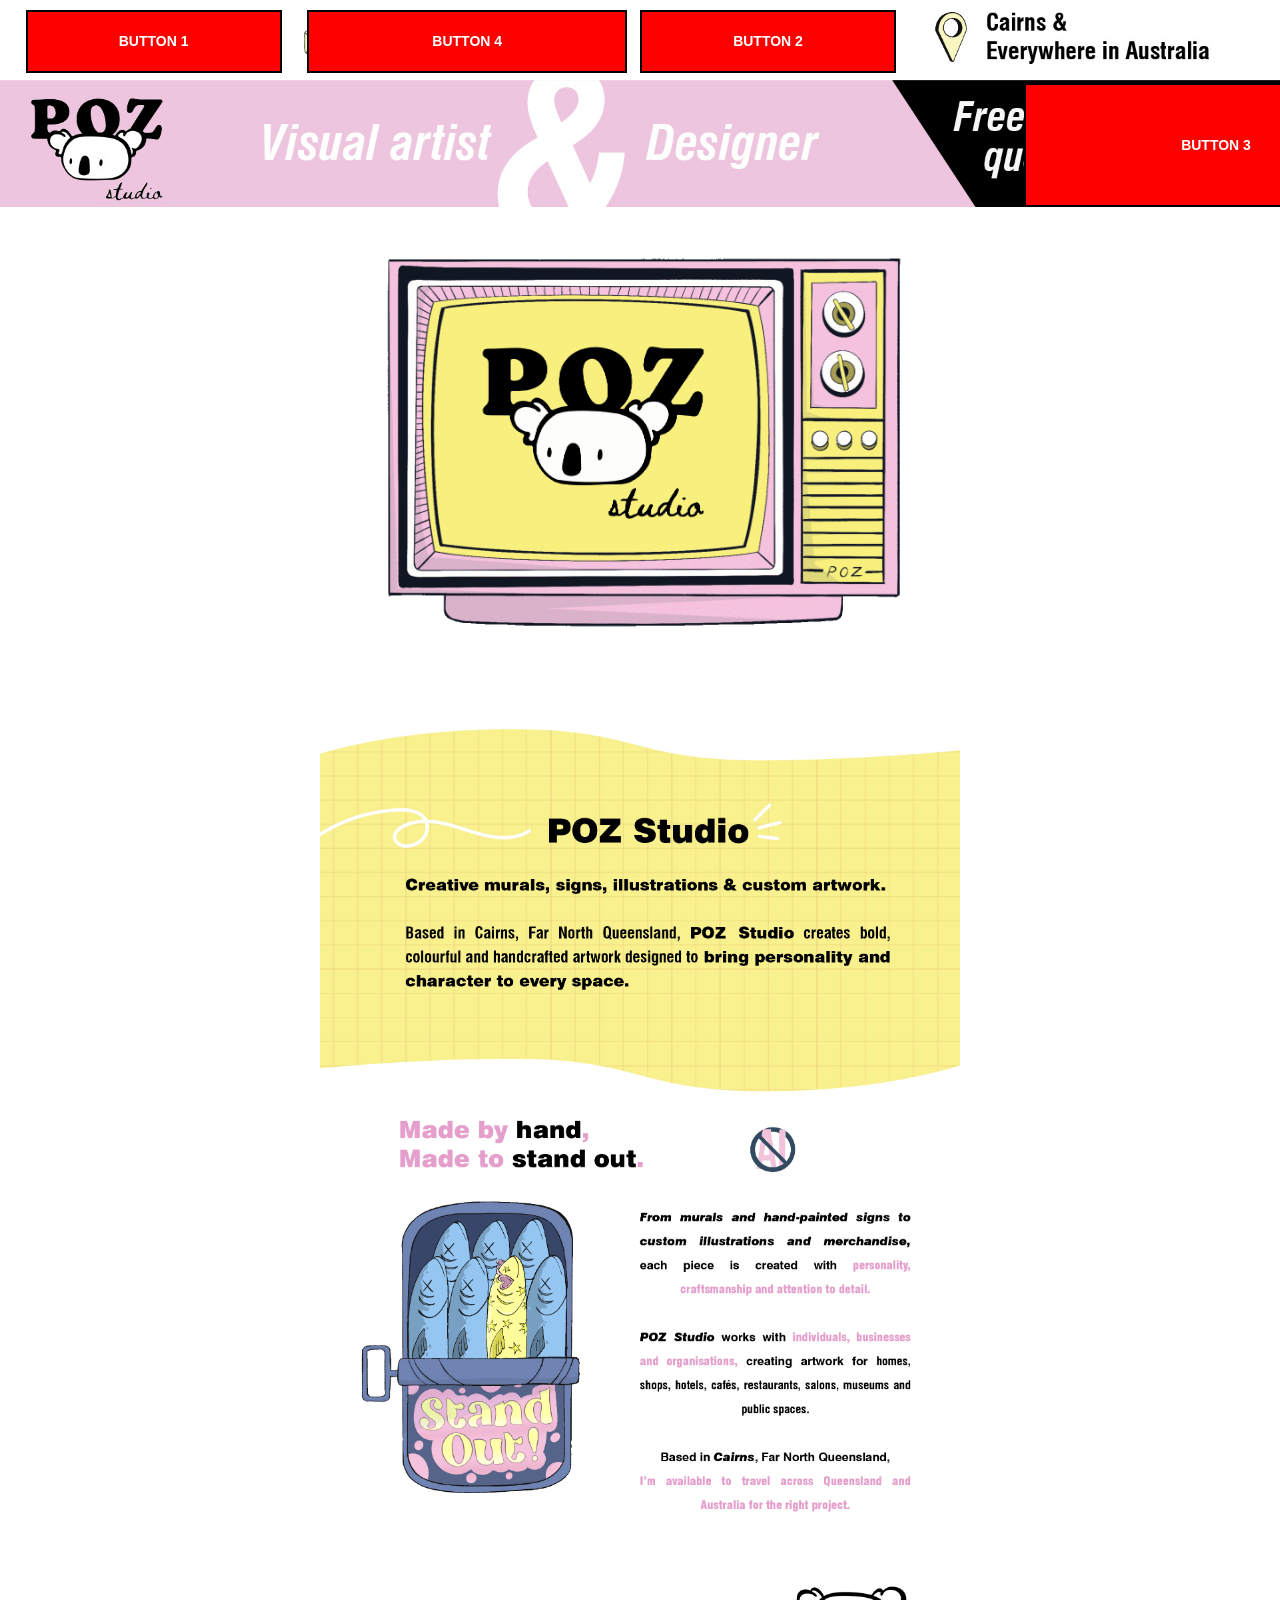
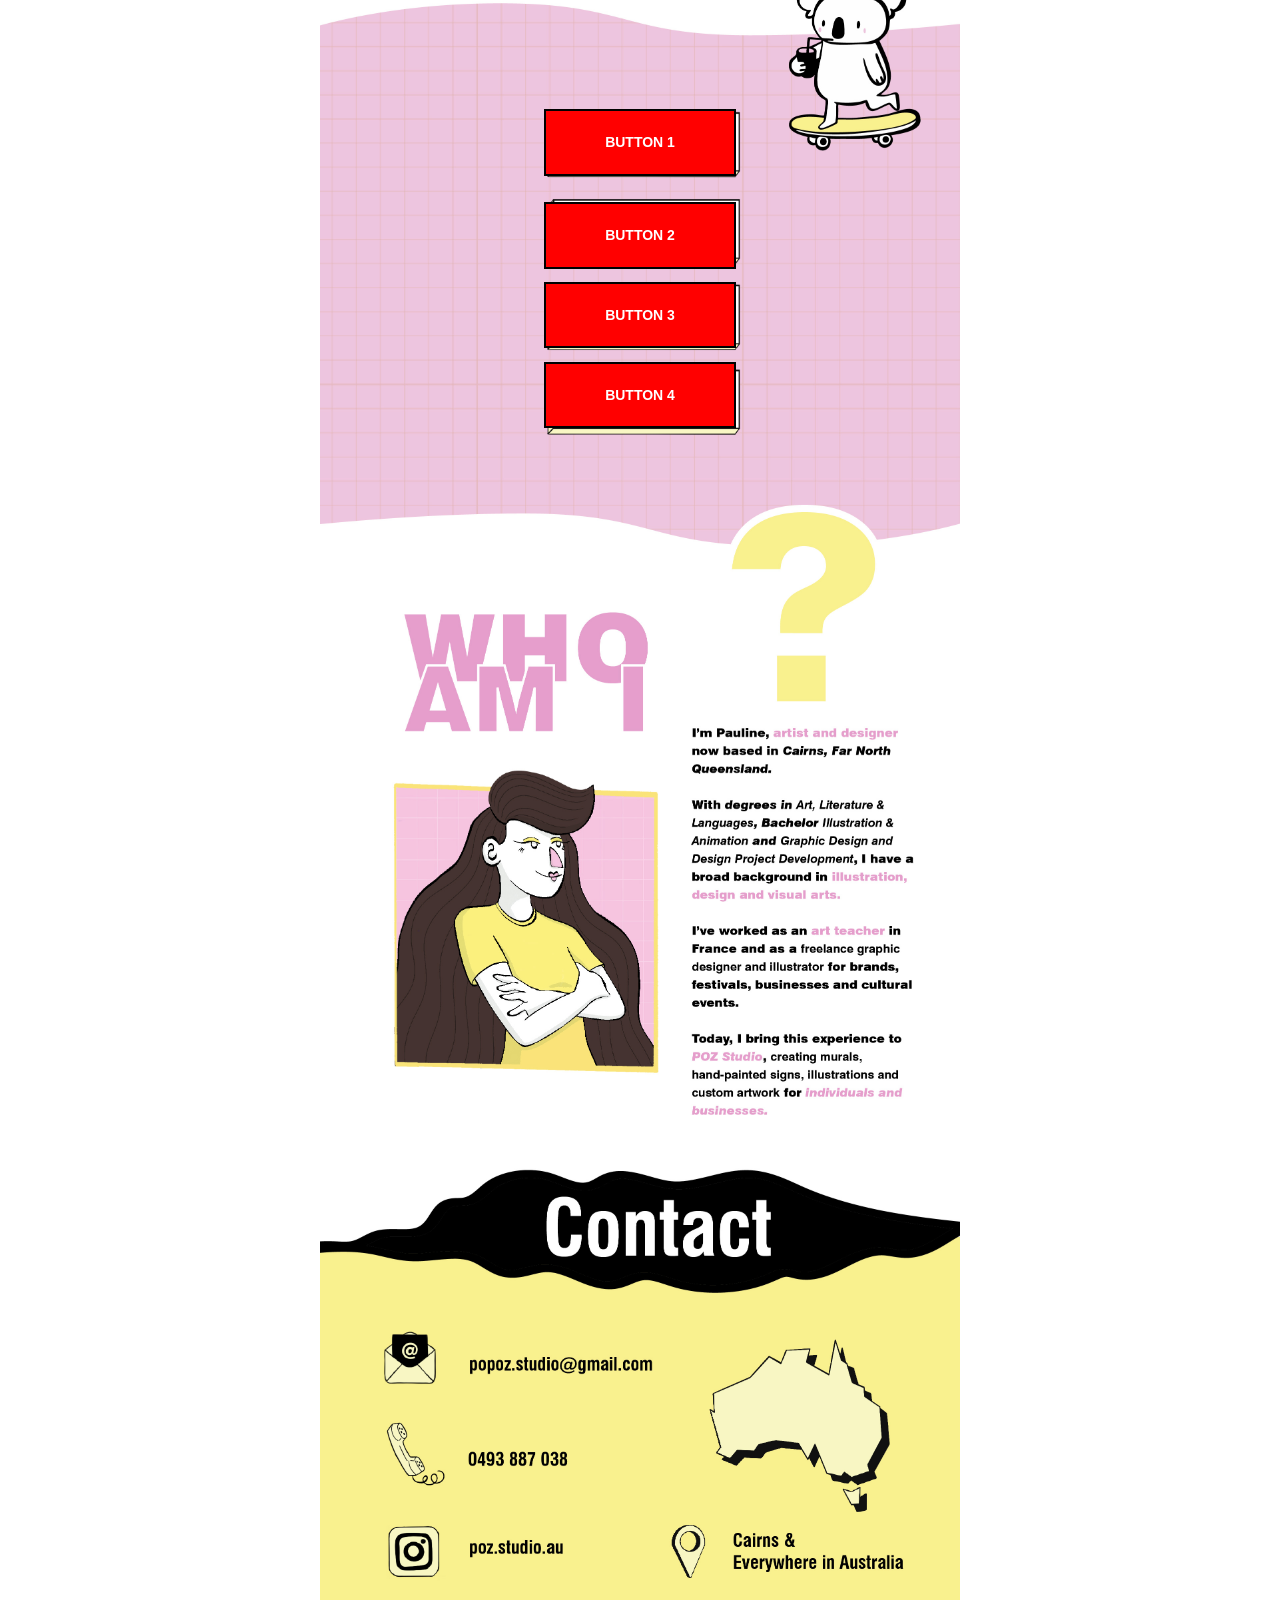
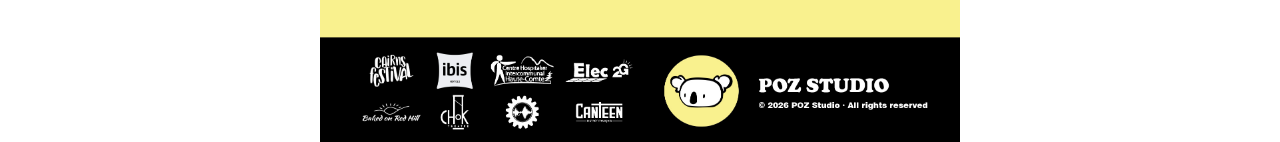
==== index.html @ 18de414c "Add files via upload" ====
<!DOCTYPE html>
<html lang="fr">
<head>
    <meta charset="UTF-8">
    <meta name="viewport" content="width=device-width, initial-scale=1.0">

    <title>Mon Site</title>

    <link rel="stylesheet" href="style.css">
</head>

<body>

    <!-- =========================
         HEADER
         ========================= -->

    <header class="site-header">

        <img src="header.png" alt="Header">

        <!-- BOUTONS DU HEADER -->

        <a href="tel:+61493887038" class="hotspot header-button-1">
            BUTTON 1
        </a>

        <a href="https://www.instagram.com/poz.studio.au/" class="hotspot header-button-2">
            BUTTON 2
        </a>

        <a href="#" class="hotspot header-button-3">
            BUTTON 3
        </a>

        <a href="mailto:popoz.studio@gmail.com?subject=Quote%20Request&body=Hi%20Pauline%2C%0A%0AI%20would%20like%20to%20request%20a%20quote.%0A%0AProject%20type%3A%20%0A%0AProject%20details%3A%20%0A%0ASize%20%2F%20quantity%3A%20%0A%0APreferred%20date%3A%20%0A%0AAdditional%20information%3A%20%0A%0AThank%20you!" class="hotspot header-button-4">
            BUTTON 4
        </a>

    </header>


    <!-- =========================
         GIF
         ========================= -->

    <div class="body-container gif-container">

        <img
            src="mon-gif.gif"
            alt="Animation"
            class="gif-image"
        >

    </div>


    <!-- =========================
         CORPS DU SITE
         ========================= -->

    <main>

        <div class="body-container">

            <img
                src="body.png"
                alt="Body"
                class="body-image"
            >

            <!-- BOUTONS DU CORPS -->

            <a href="mural.html" class="hotspot body-button-1">
                BUTTON 1
            </a>

            <a href="#" class="hotspot body-button-2">
                BUTTON 2
            </a>

            <a href="#" class="hotspot body-button-3">
                BUTTON 3
            </a>

            <a href="#" class="hotspot body-button-4">
                BUTTON 4
            </a>

        </div>

    </main>

</body>
</html>
---- style.css ----
/* ========================================
   RESET
   ======================================== */

* {
    box-sizing: border-box;
}

html,
body {
    margin: 0;
    padding: 0;
}

body {
    background: white;
}


/* ========================================
   HEADER
   ======================================== */

.site-header {
    position: relative;
    width: 100%;
}

.site-header > img {
    display: block;
    width: 100%;
    height: auto;
}


/* ========================================
   CORPS DU SITE
   ======================================== */

.body-container {
    position: relative;

    width: 50%;
    max-width: 1920px;

    margin: 0 auto;
}

.body-image {
    display: block;

    width: 100%;
    height: auto;
}


/* ========================================
   GIF
   ======================================== */

.gif-container {
    position: relative;
}

.gif-image {
    display: block;

    width: 100%;
    height: auto;
}


/* ========================================
   BOUTONS
   ======================================== */

.hotspot {
    position: absolute;

    display: flex;
    align-items: center;
    justify-content: center;

    background: red;
    color: white;

    text-decoration: none;
    font-family: Arial, sans-serif;
    font-size: 14px;
    font-weight: bold;

    border: 2px solid black;

    cursor: pointer;

    z-index: 10;
}


/* ========================================
   BOUTONS DU HEADER
   ======================================== */

.header-button-1 {
    left: 2%;
    top: 5%;

    width: 20%;
    height: 30%;
}


.header-button-2 {
    left: 50%;
    top: 5%;

    width: 20%;
    height: 30%;
}


.header-button-3 {
    left: 80%;
    top: 40%;

    width: 30%;
    height: 60%;
}


.header-button-4 {
    left: 24%;
    top: 5%;

    width: 25%;
    height: 30%;
}


/* ========================================
   BOUTONS DU CORPS
   ======================================== */

.body-button-1 {
    left: 35%;
    top: 38.5%;

    width: 30%;
    height: 2.5%;
}


.body-button-2 {
    left: 35%;
    top: 42%;

    width: 30%;
    height: 2.5%;
}


.body-button-3 {
    left: 35%;
    top: 45%;

    width: 30%;
    height: 2.5%;
}


.body-button-4 {
    left: 35%;
    top: 48%;

    width: 30%;
    height: 2.5%;
}


/* ========================================
   MOBILE
   ======================================== */

@media (max-width: 768px) {

    .body-container {
        width: 100%;
    }

}
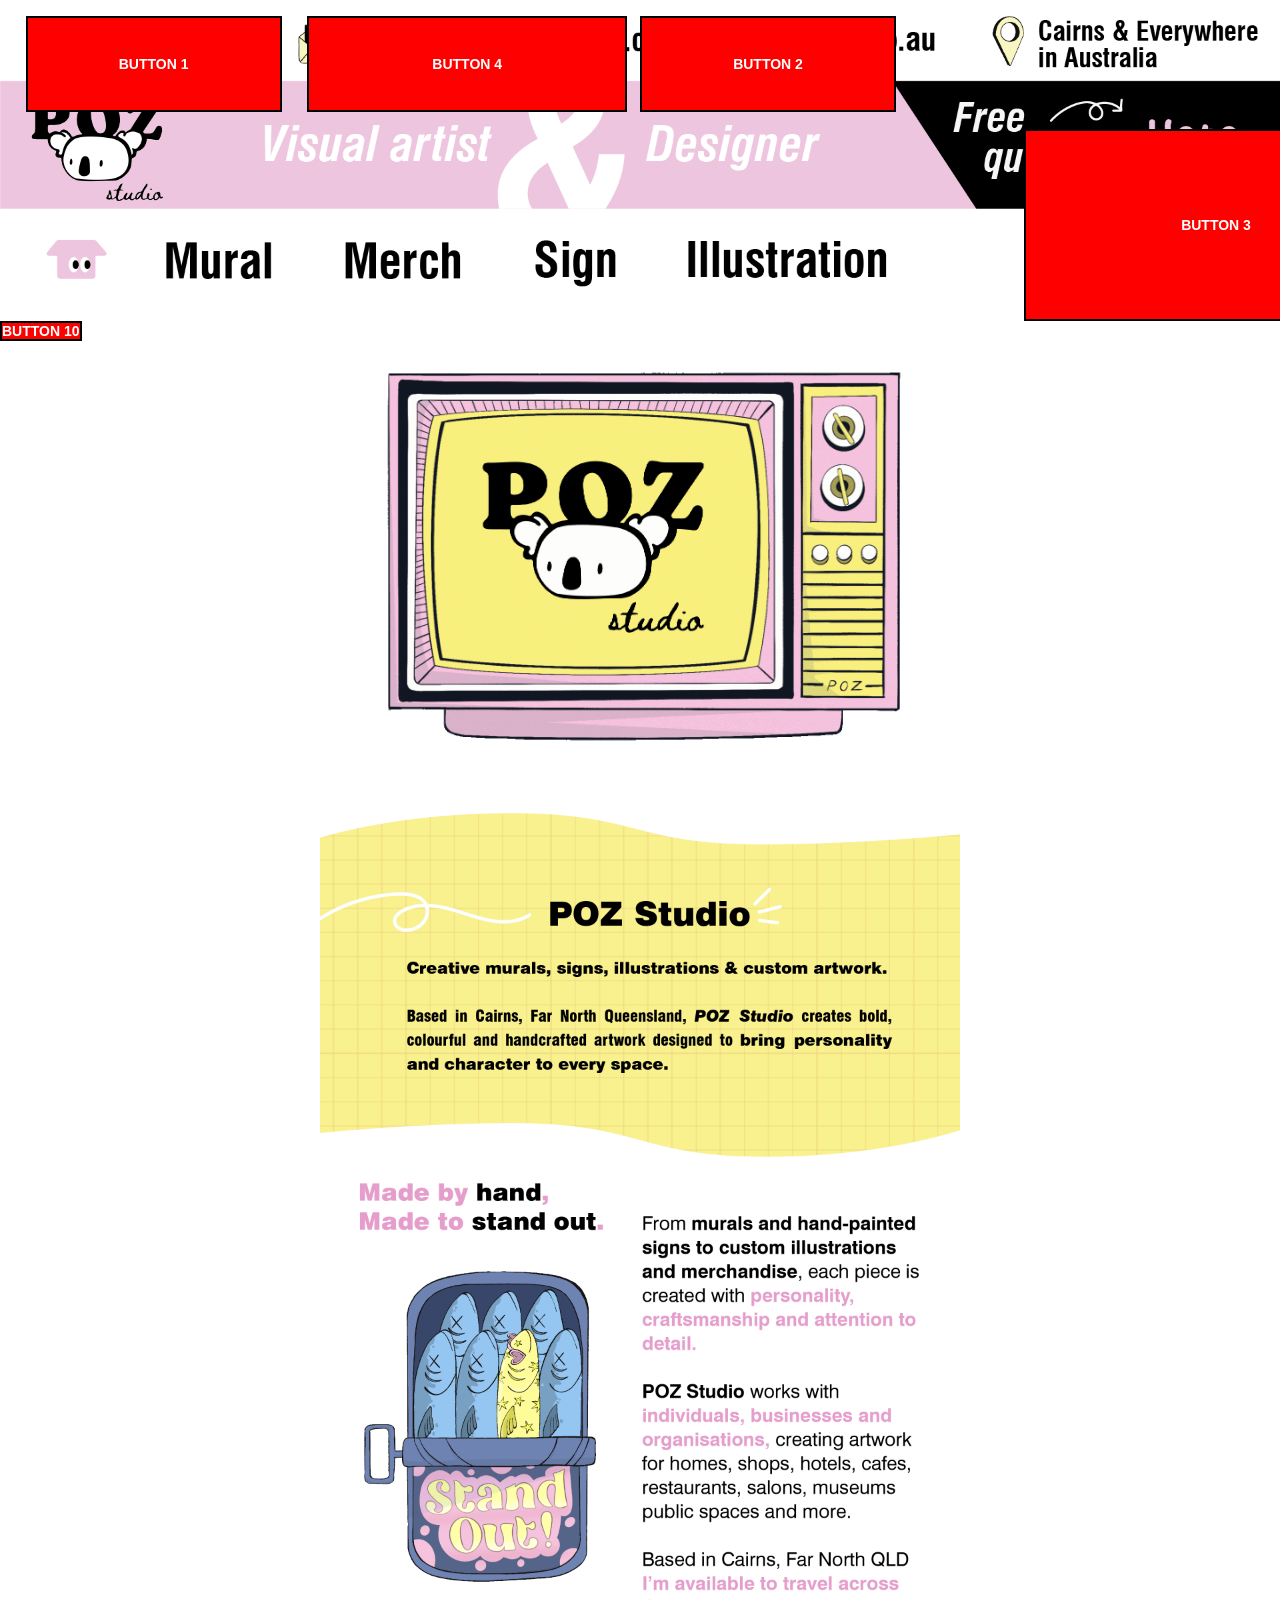
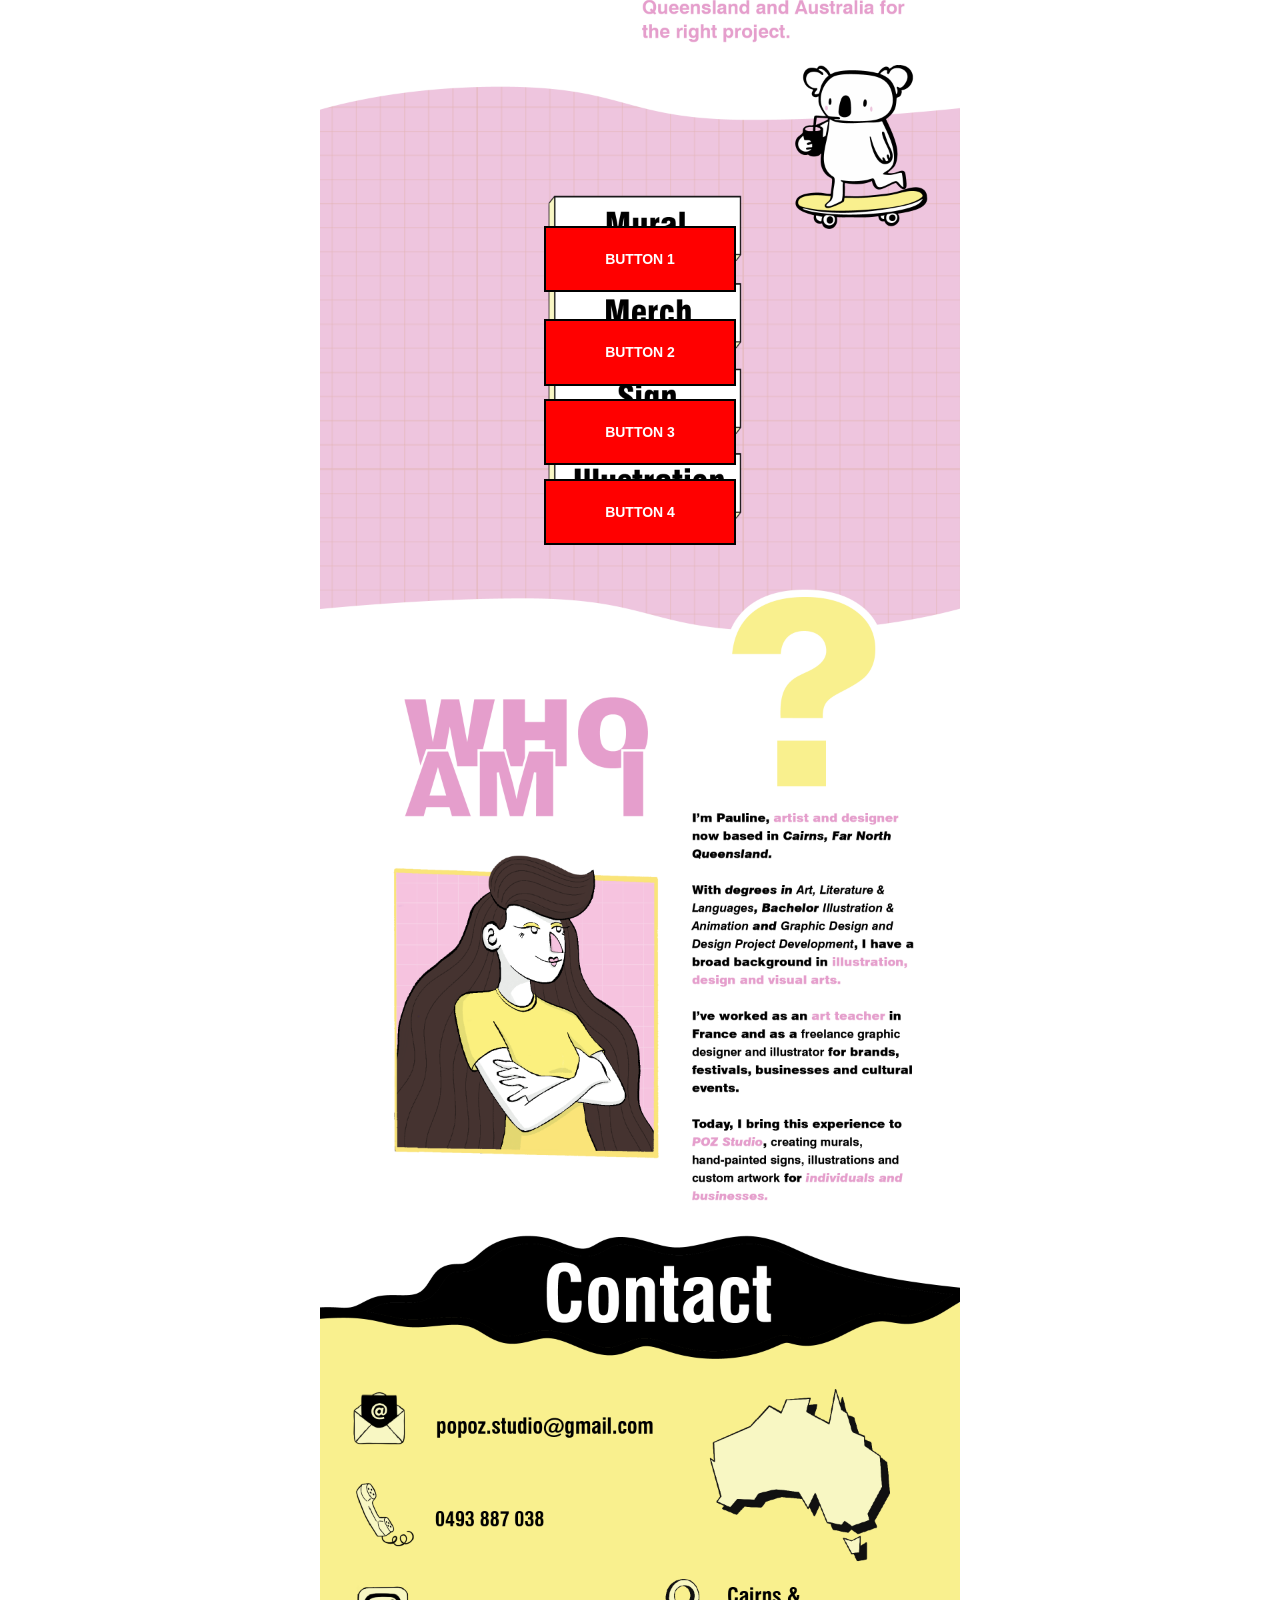
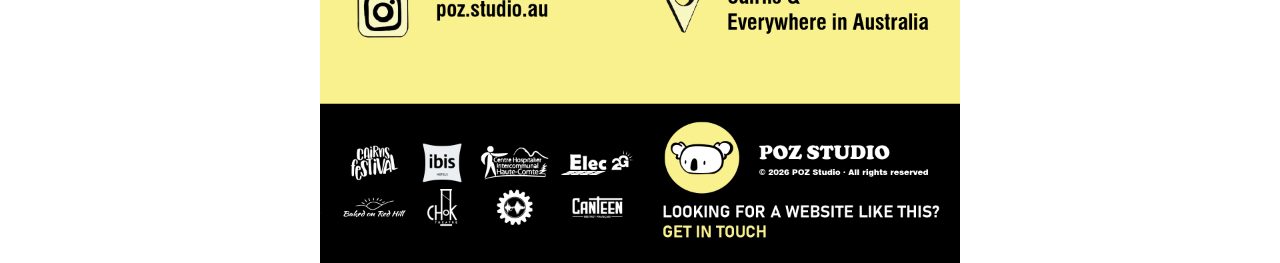
==== commit 48303faa: "Add files via upload" ====
--- a/index.html
+++ b/index.html
@@ -4,7 +4,9 @@
     <meta charset="UTF-8">
     <meta name="viewport" content="width=device-width, initial-scale=1.0">
 
-    <title>Mon Site</title>
+    <title>POZ Studio</title>
+
+    <link rel="icon" type="image/x-icon" href="favicon.ico">
 
     <link rel="stylesheet" href="style.css">
 </head>
@@ -17,7 +19,7 @@
 
     <header class="site-header">
 
-        <img src="header.png" alt="Header">
+        <img src="header-index.png" alt="Header">
 
         <!-- BOUTONS DU HEADER -->
 
@@ -29,13 +31,37 @@
             BUTTON 2
         </a>
 
-        <a href="#" class="hotspot header-button-3">
+        <a href="quote.html" class="hotspot header-button-3">
             BUTTON 3
         </a>
 
-        <a href="mailto:popoz.studio@gmail.com?subject=Quote%20Request&body=Hi%20Pauline%2C%0A%0AI%20would%20like%20to%20request%20a%20quote.%0A%0AProject%20type%3A%20%0A%0AProject%20details%3A%20%0A%0ASize%20%2F%20quantity%3A%20%0A%0APreferred%20date%3A%20%0A%0AAdditional%20information%3A%20%0A%0AThank%20you!" class="hotspot header-button-4">
+        <a href="mailto:popoz.studio@gmail.com?subject=Contact&body=Hi%20Pauline%21" class="hotspot header-button-4">
             BUTTON 4
         </a>
+
+        <a href="index.html" class="hotspot header-button-5">
+            BUTTON 5
+        </a>
+
+        <a href="mural.html" class="hotspot header-button-6">
+            BUTTON 6
+        </a>
+
+        <a href="merch.html" class="hotspot header-button-7">
+            BUTTON 7
+        </a>
+
+        <a href="sign.html" class="hotspot header-button-8">
+            BUTTON 8
+        </a>
+
+        <a href="illustration.html" class="hotspot header-button-9">
+            BUTTON 9
+        </a>
+
+<a href="index.html" class="hotspot header-button-10">
+    BUTTON 10
+</a>
 
     </header>
 
@@ -75,15 +101,15 @@
                 BUTTON 1
             </a>
 
-            <a href="#" class="hotspot body-button-2">
+            <a href="merch.html" class="hotspot body-button-2">
                 BUTTON 2
             </a>
 
-            <a href="#" class="hotspot body-button-3">
+            <a href="sign.html" class="hotspot body-button-3">
                 BUTTON 3
             </a>
 
-            <a href="#" class="hotspot body-button-4">
+            <a href="illustration.html" class="hotspot body-button-4">
                 BUTTON 4
             </a>
 
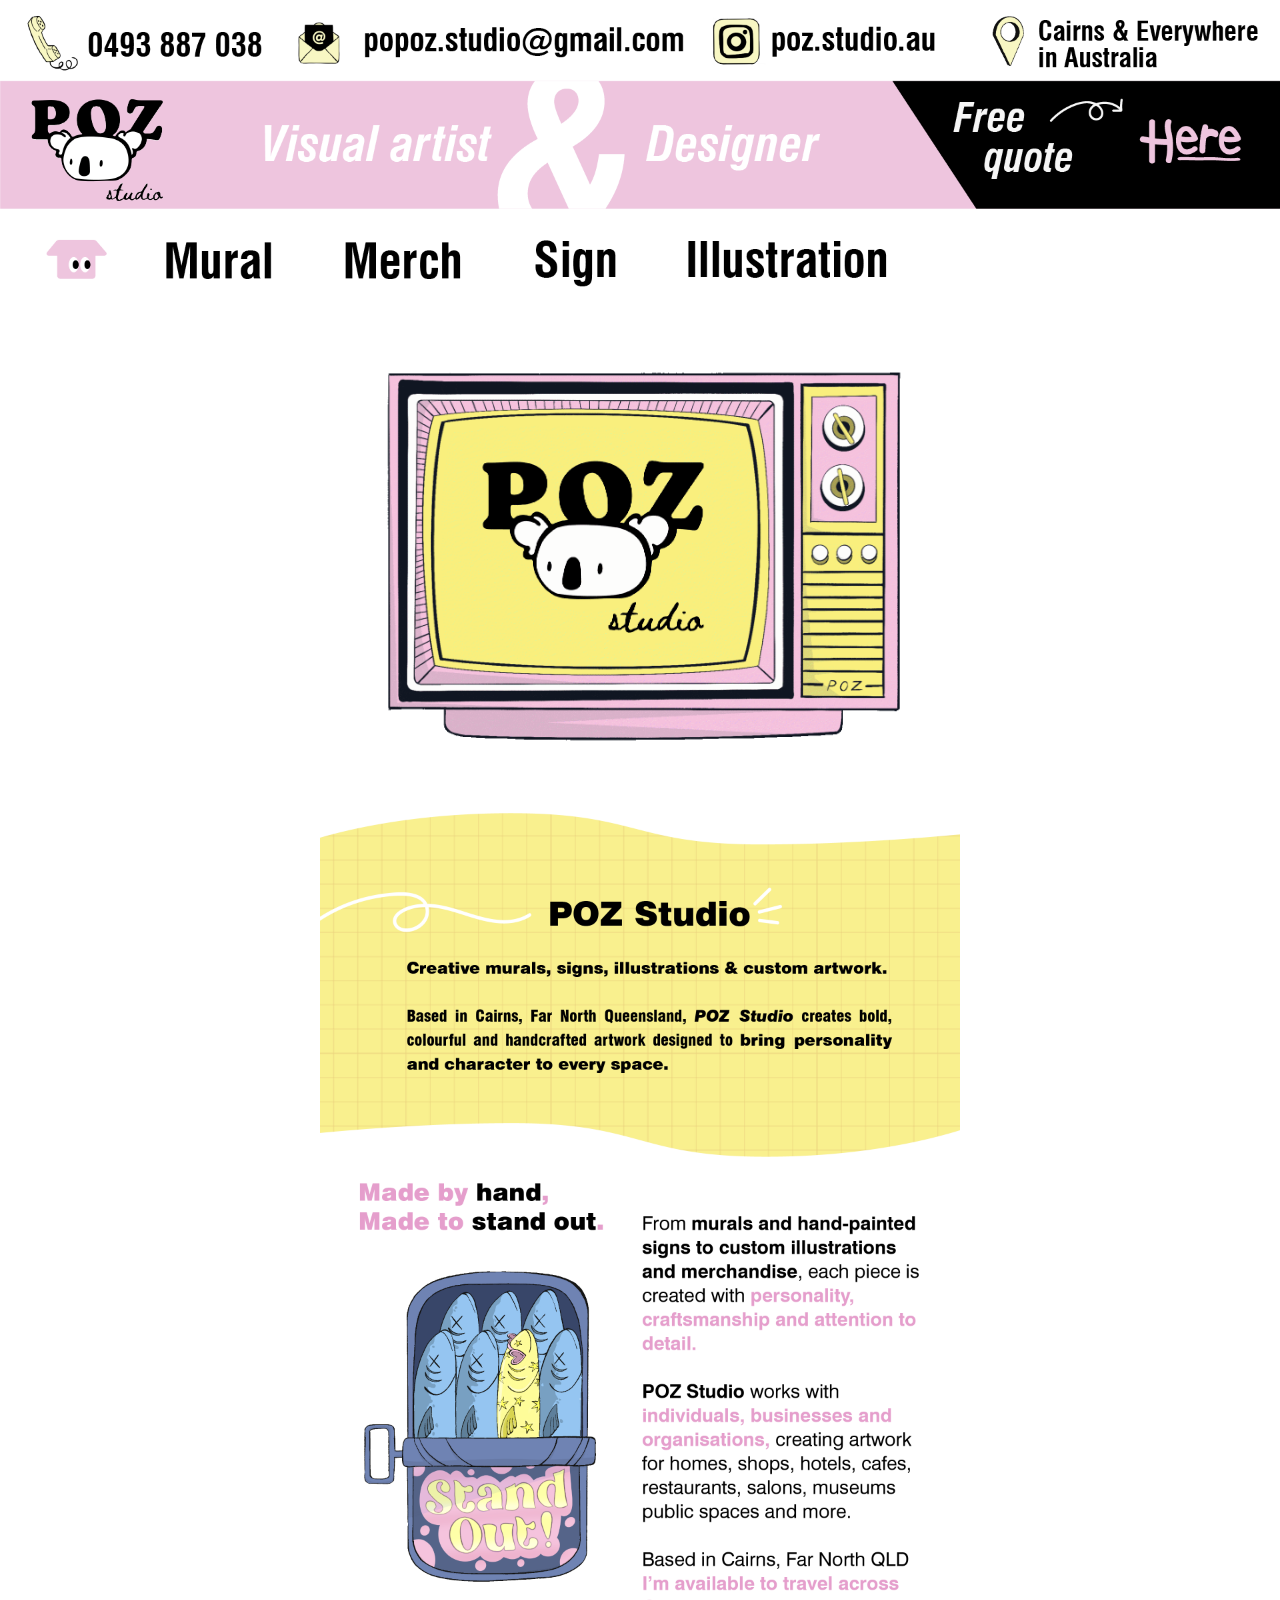
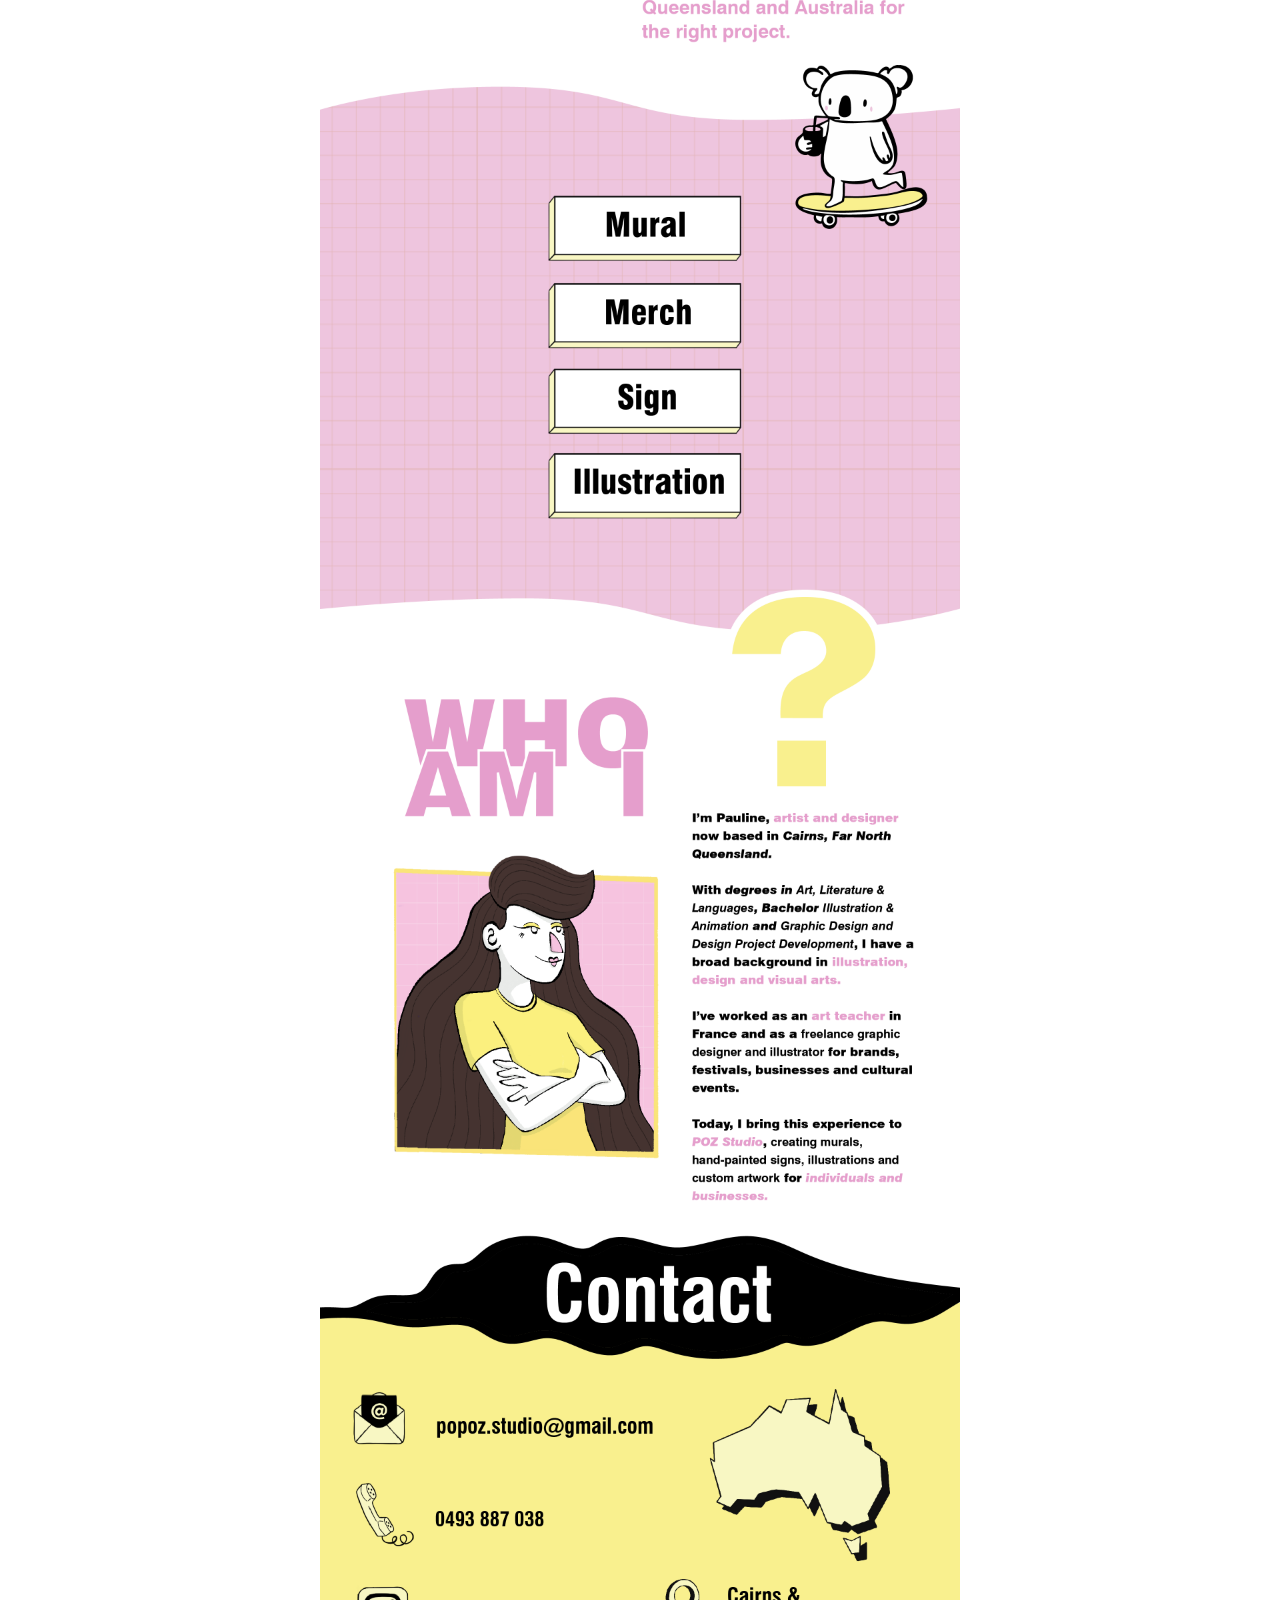
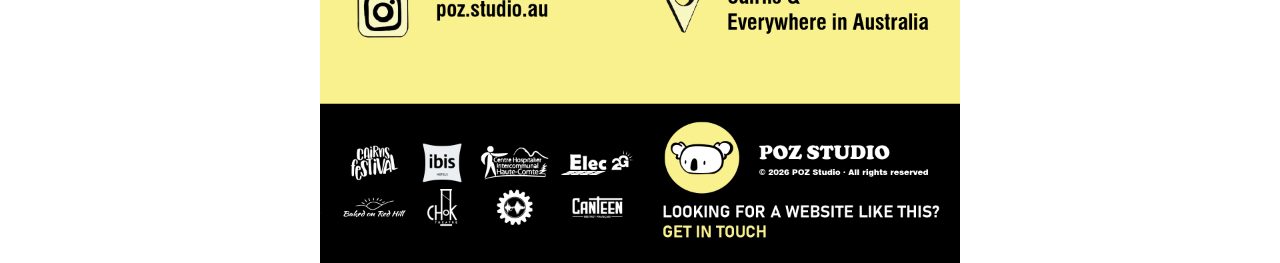
==== commit a1b42d7a: "Add files via upload" ====
--- a/index.html
+++ b/index.html
@@ -1,121 +1,153 @@
-<!DOCTYPE html>
-<html lang="fr">
-<head>
-    <meta charset="UTF-8">
-    <meta name="viewport" content="width=device-width, initial-scale=1.0">
-
-    <title>POZ Studio</title>
-
-    <link rel="icon" type="image/x-icon" href="favicon.ico">
-
-    <link rel="stylesheet" href="style.css">
-</head>
-
-<body>
-
-    <!-- =========================
-         HEADER
-         ========================= -->
-
-    <header class="site-header">
-
-        <img src="header-index.png" alt="Header">
-
-        <!-- BOUTONS DU HEADER -->
-
-        <a href="tel:+61493887038" class="hotspot header-button-1">
-            BUTTON 1
-        </a>
-
-        <a href="https://www.instagram.com/poz.studio.au/" class="hotspot header-button-2">
-            BUTTON 2
-        </a>
-
-        <a href="quote.html" class="hotspot header-button-3">
-            BUTTON 3
-        </a>
-
-        <a href="mailto:popoz.studio@gmail.com?subject=Contact&body=Hi%20Pauline%21" class="hotspot header-button-4">
-            BUTTON 4
-        </a>
-
-        <a href="index.html" class="hotspot header-button-5">
-            BUTTON 5
-        </a>
-
-        <a href="mural.html" class="hotspot header-button-6">
-            BUTTON 6
-        </a>
-
-        <a href="merch.html" class="hotspot header-button-7">
-            BUTTON 7
-        </a>
-
-        <a href="sign.html" class="hotspot header-button-8">
-            BUTTON 8
-        </a>
-
-        <a href="illustration.html" class="hotspot header-button-9">
-            BUTTON 9
-        </a>
-
-<a href="index.html" class="hotspot header-button-10">
-    BUTTON 10
-</a>
-
-    </header>
-
-
-    <!-- =========================
-         GIF
-         ========================= -->
-
-    <div class="body-container gif-container">
-
-        <img
-            src="mon-gif.gif"
-            alt="Animation"
-            class="gif-image"
-        >
-
-    </div>
-
-
-    <!-- =========================
-         CORPS DU SITE
-         ========================= -->
-
-    <main>
-
-        <div class="body-container">
-
-            <img
-                src="body.png"
-                alt="Body"
-                class="body-image"
-            >
-
-            <!-- BOUTONS DU CORPS -->
-
-            <a href="mural.html" class="hotspot body-button-1">
-                BUTTON 1
-            </a>
-
-            <a href="merch.html" class="hotspot body-button-2">
-                BUTTON 2
-            </a>
-
-            <a href="sign.html" class="hotspot body-button-3">
-                BUTTON 3
-            </a>
-
-            <a href="illustration.html" class="hotspot body-button-4">
-                BUTTON 4
-            </a>
-
-        </div>
-
-    </main>
-
-</body>
+<!DOCTYPE html>
+<html lang="en-AU">
+<head>
+    <meta charset="UTF-8">
+    <meta name="viewport" content="width=device-width, initial-scale=1.0">
+
+    <title>POZ Studio | Creative Artwork, Murals & Signage in Cairns</title>
+
+    <meta name="description" content="POZ Studio creates custom murals, hand-painted signage, illustration and creative artwork for businesses and projects in Cairns, Queensland and across Australia.">
+    <meta name="robots" content="index, follow, max-image-preview:large">
+    <link rel="canonical" href="https://pozstudio.com.au/">
+    <meta property="og:type" content="website">
+    <meta property="og:site_name" content="POZ Studio">
+    <meta property="og:title" content="POZ Studio | Creative Artwork, Murals & Signage in Cairns">
+    <meta property="og:description" content="POZ Studio creates custom murals, hand-painted signage, illustration and creative artwork for businesses and projects in Cairns, Queensland and across Australia.">
+    <meta property="og:url" content="https://pozstudio.com.au/">
+    <meta property="og:image" content="https://pozstudio.com.au/body.png">
+    <meta name="twitter:card" content="summary_large_image">
+    <meta name="twitter:title" content="POZ Studio | Creative Artwork, Murals & Signage in Cairns">
+    <meta name="twitter:description" content="POZ Studio creates custom murals, hand-painted signage, illustration and creative artwork for businesses and projects in Cairns, Queensland and across Australia.">
+    <meta name="twitter:image" content="https://pozstudio.com.au/body.png">
+
+    <link rel="icon" type="image/x-icon" href="favicon.ico">
+
+    <link rel="stylesheet" href="style.css">
+
+    <script type="application/ld+json">
+    {
+      "@context": "https://schema.org",
+      "@type": "ArtStudio",
+      "name": "POZ Studio",
+      "url": "https://pozstudio.com.au/",
+      "email": "popoz.studio@gmail.com",
+      "telephone": "+61493887038",
+      "areaServed": [
+        {"@type": "City", "name": "Cairns"},
+        {"@type": "AdministrativeArea", "name": "Queensland"},
+        {"@type": "Country", "name": "Australia"}
+      ],
+      "knowsAbout": ["custom murals", "hand-painted signage", "custom merchandise artwork", "illustration"]
+    }
+    </script>
+
+</head>
+
+<body>
+
+    <!-- =========================
+         HEADER
+         ========================= -->
+
+    <header class="site-header">
+
+        <img src="header-index.png" alt="POZ Studio creative artwork and services">
+
+        <!-- BOUTONS DU HEADER -->
+
+        <a href="tel:+61493887038" class="hotspot header-button-1" aria-label="Call POZ Studio">
+            BUTTON 1
+        </a>
+
+        <a href="https://www.instagram.com/poz.studio.au/" class="hotspot header-button-2" aria-label="Visit POZ Studio on Instagram">
+            BUTTON 2
+        </a>
+
+        <a href="quote.html" class="hotspot header-button-3" aria-label="Request a quote">
+            BUTTON 3
+        </a>
+
+        <a href="mailto:popoz.studio@gmail.com?subject=Contact&body=Hi%20Pauline%21" class="hotspot header-button-4" aria-label="Email POZ Studio">
+            BUTTON 4
+        </a>
+
+        <a href="index.html" class="hotspot header-button-5" aria-label="Home">
+            BUTTON 5
+        </a>
+
+        <a href="mural.html" class="hotspot header-button-6" aria-label="Murals">
+            BUTTON 6
+        </a>
+
+        <a href="merch.html" class="hotspot header-button-7" aria-label="Merchandise">
+            BUTTON 7
+        </a>
+
+        <a href="sign.html" class="hotspot header-button-8" aria-label="Signage">
+            BUTTON 8
+        </a>
+
+        <a href="illustration.html" class="hotspot header-button-9" aria-label="Illustration">
+            BUTTON 9
+        </a>
+
+<a href="index.html" class="hotspot header-button-10" aria-label="Home">
+    BUTTON 10
+</a>
+
+    </header>
+
+
+    <!-- =========================
+         GIF
+         ========================= -->
+
+    <div class="body-container gif-container">
+
+        <img
+            src="mon-gif.gif"
+            alt="POZ Studio creative artwork animation"
+            class="gif-image"
+        >
+
+    </div>
+
+
+    <!-- =========================
+         CORPS DU SITE
+         ========================= -->
+
+    <main>
+
+        <div class="body-container">
+
+            <img
+                src="body.png"
+                alt="POZ Studio creative artwork, mural, signage, merchandise and illustration portfolio"
+                class="body-image"
+            >
+
+            <!-- BOUTONS DU CORPS -->
+
+            <a href="mural.html" class="hotspot body-button-1" aria-label="Explore mural services">
+                BUTTON 1
+            </a>
+
+            <a href="merch.html" class="hotspot body-button-2" aria-label="Explore merchandise artwork">
+                BUTTON 2
+            </a>
+
+            <a href="sign.html" class="hotspot body-button-3" aria-label="Explore signage">
+                BUTTON 3
+            </a>
+
+            <a href="illustration.html" class="hotspot body-button-4" aria-label="Explore illustration">
+                BUTTON 4
+            </a>
+
+        </div>
+
+    </main>
+
+</body>
 </html>
--- a/style.css
+++ b/style.css
@@ -81,15 +81,17 @@
     align-items: center;
     justify-content: center;
 
-    background: red;
-    color: white;
+    background: transparent;
+    color: transparent;
 
     text-decoration: none;
     font-family: Arial, sans-serif;
     font-size: 14px;
     font-weight: bold;
 
-    border: 2px solid black;
+    border: none;
+outline: none;
+-webkit-tap-highlight-color: transparent;
 
     cursor: pointer;
 
@@ -106,34 +108,89 @@
     top: 5%;
 
     width: 20%;
-    height: 30%;
+    height: 20%;
 }
 
 
 .header-button-2 {
-    left: 50%;
+    left: 55%;
     top: 5%;
 
     width: 20%;
-    height: 30%;
+    height: 20%;
 }
 
 
 .header-button-3 {
-    left: 80%;
-    top: 40%;
-
-    width: 30%;
-    height: 60%;
+    left: 79.5%;
+    top: 27%;
+
+    width: 20%;
+    height: 39%;
 }
 
 
 .header-button-4 {
-    left: 24%;
+    left: 23%;
     top: 5%;
 
-    width: 25%;
-    height: 30%;
+    width: 31%;
+    height: 20%;
+}
+
+
+.header-button-5 {
+    left: 2%;
+    top: 27%;
+
+    width: 20%;
+    height: 39%;
+}
+
+
+.header-button-6 {
+    left: 9%;
+    top: 70%;
+
+    width: 12.5%;
+    height: 25%;
+}
+
+
+.header-button-7 {
+    left: 21.5%;
+    top: 70%;
+
+    width: 15%;
+    height: 25%;
+}
+
+
+.header-button-8 {
+    left: 36.5%;
+    top: 70%;
+
+    width: 14%;
+    height: 25%;
+}
+
+
+.header-button-9 {
+    left: 50.5%;
+    top: 70%;
+
+    width: 19%;
+    height: 25%;
+}
+
+
+
+.header-button-10 {
+    left: 2%;
+    top: 70%;
+
+    width: 7%;
+    height: 25%;
 }
 
 
@@ -143,39 +200,81 @@
 
 .body-button-1 {
     left: 35%;
-    top: 38.5%;
-
-    width: 30%;
+    top: 37%;
+
+    width: 32%;
     height: 2.5%;
 }
 
 
 .body-button-2 {
     left: 35%;
-    top: 42%;
-
-    width: 30%;
+    top: 40.3%;
+
+    width: 32%;
     height: 2.5%;
 }
 
 
 .body-button-3 {
     left: 35%;
-    top: 45%;
-
-    width: 30%;
+    top: 43.6%;
+
+    width: 32%;
     height: 2.5%;
 }
 
 
 .body-button-4 {
     left: 35%;
-    top: 48%;
-
-    width: 30%;
-    height: 2.5%;
-}
-
+    top: 46.8%;
+
+    width: 32%;
+    height: 2.5%;
+}
+
+.body-button-11 {
+    left: 25%;
+    top: 15%;
+
+    width: 50%;
+    height: 10%;
+}
+
+
+.body-button-12 {
+    left: 25%;
+    top: 30%;
+
+    width: 50%;
+    height: 10%;
+}
+
+
+.body-button-13 {
+    left: 25%;
+    top: 46%;
+
+    width: 50%;
+    height: 10%;
+}
+
+
+.body-button-14 {
+    left: 25%;
+    top: 60%;
+
+    width: 50%;
+    height: 10%;
+}
+
+.body-button-15 {
+    left: 25%;
+    top: 74%;
+
+    width: 50%;
+    height: 10%;
+}
 
 /* ========================================
    MOBILE
